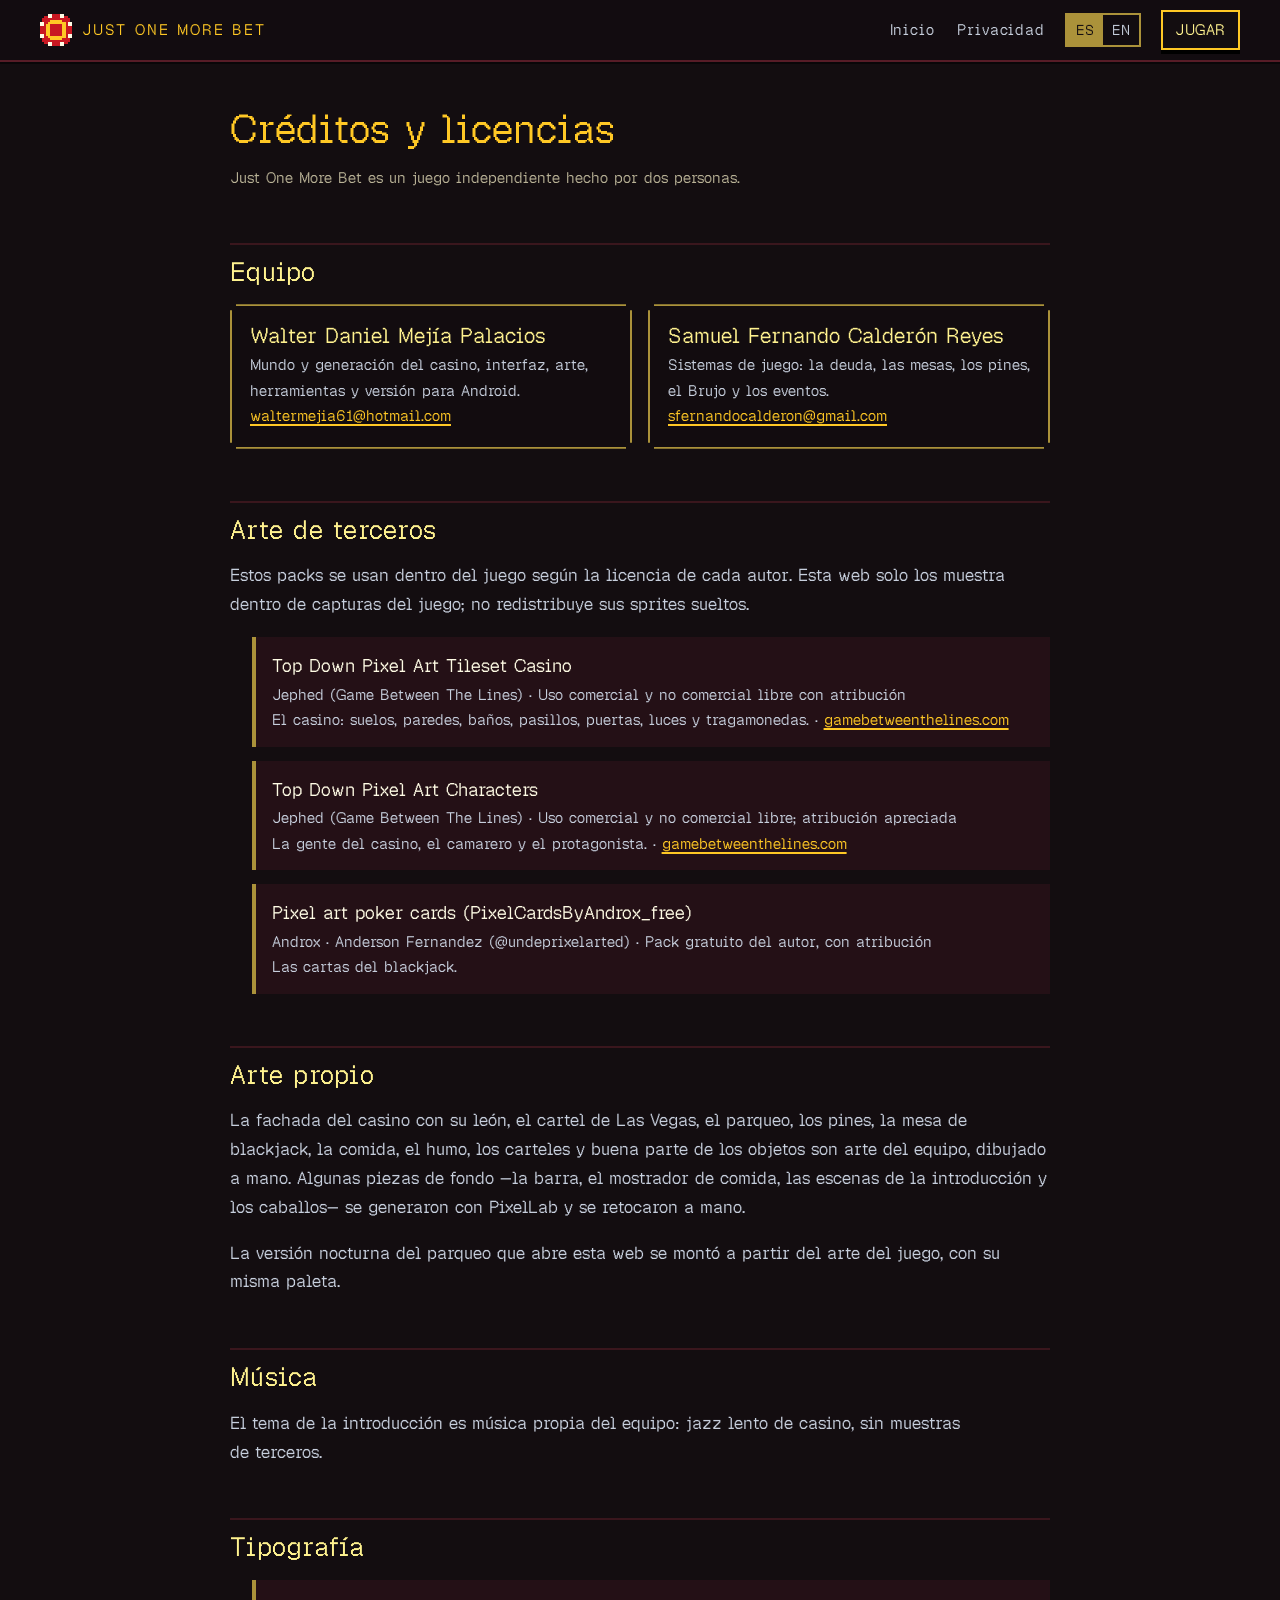
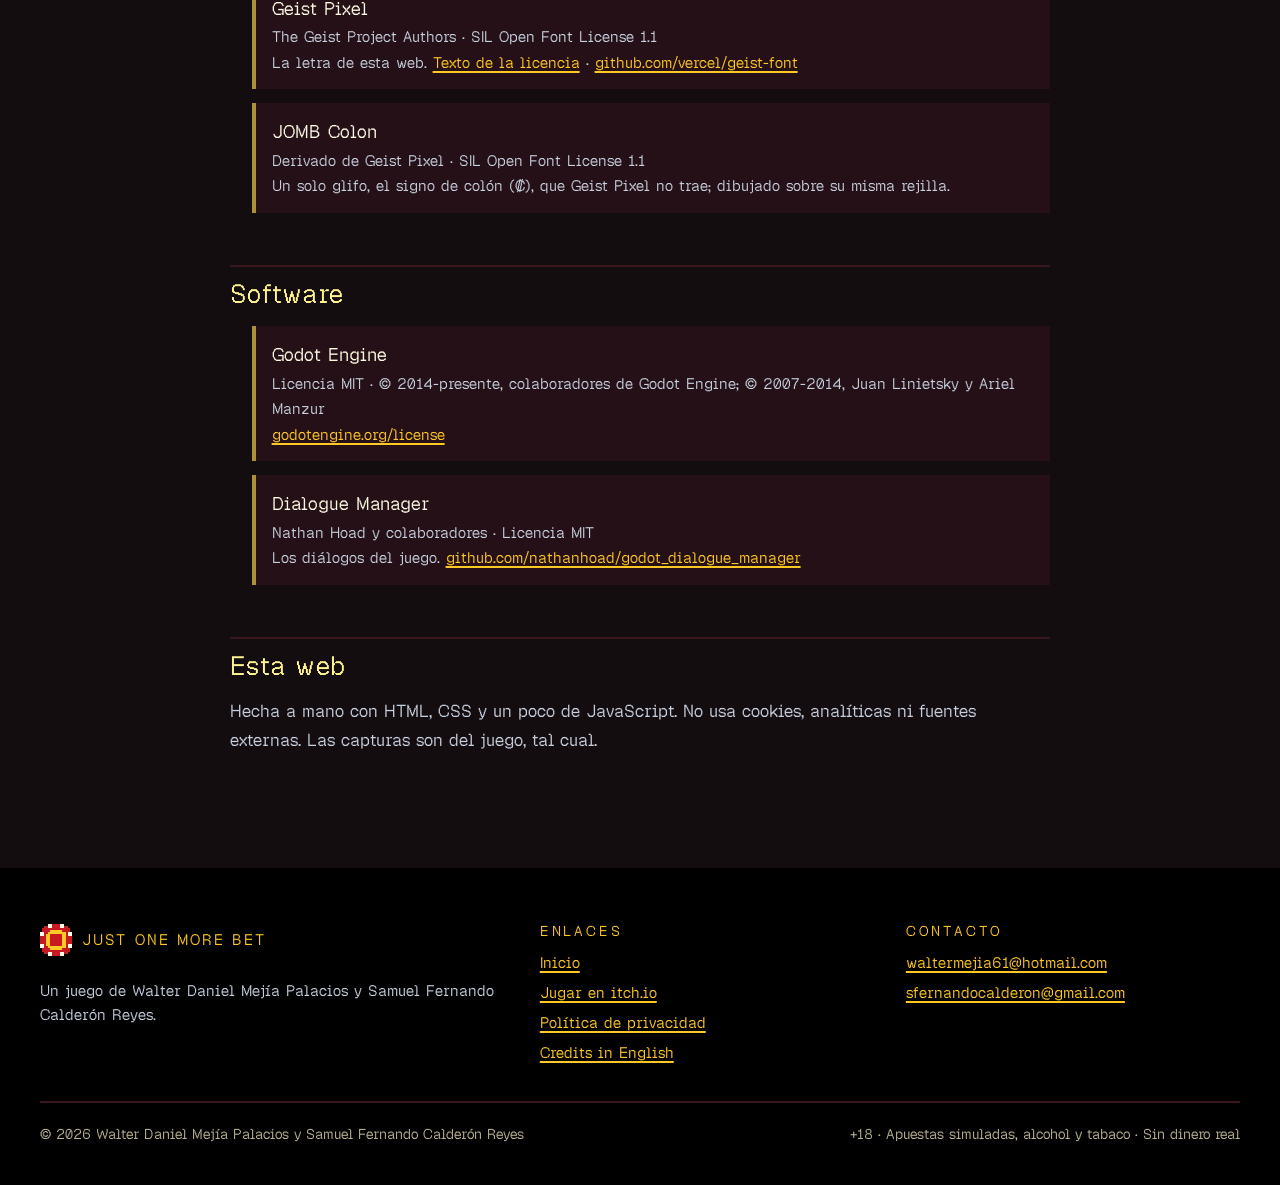
==== creditos/index.html @ 2000d8b2 "feat: web oficial de Just One More Bet Pagina estatica bilingue (ES en /, EN en /en) para el lanzami" ====
<!doctype html>
<html lang="es">
<head>
	<meta charset="utf-8">
	<meta name="viewport" content="width=device-width, initial-scale=1, viewport-fit=cover">
	<title>Créditos y licencias · Just One More Bet</title>
	<meta name="description" content="Quién hace Just One More Bet y de dónde sale cada pieza: arte propio, packs de terceros con sus autores y licencias, la tipografía Geist Pixel y Godot Engine.">
	<link rel="canonical" href="https://just-one-more-bet-web.vercel.app/creditos">
	<link rel="alternate" hreflang="es" href="https://just-one-more-bet-web.vercel.app/creditos">
	<link rel="alternate" hreflang="en" href="https://just-one-more-bet-web.vercel.app/en/credits">
	<link rel="alternate" hreflang="x-default" href="https://just-one-more-bet-web.vercel.app/creditos">
	<meta name="theme-color" content="#130d10">
	<meta name="color-scheme" content="dark">
	<meta property="og:type" content="website">
	<meta property="og:site_name" content="Just One More Bet">
	<meta property="og:locale" content="es_LA">
	<meta property="og:title" content="Créditos y licencias · Just One More Bet">
	<meta property="og:description" content="Quién hace el juego y de dónde sale cada pieza.">
	<meta property="og:url" content="https://just-one-more-bet-web.vercel.app/creditos">
	<meta property="og:image" content="https://just-one-more-bet-web.vercel.app/assets/img/og/og-es.png">
	<meta name="twitter:card" content="summary_large_image">
	<link rel="icon" href="/favicon.ico" sizes="48x48">
	<link rel="icon" href="/assets/img/icons/favicon.svg" type="image/svg+xml">
	<link rel="apple-touch-icon" href="/assets/img/icons/apple-touch-icon.png">
	<link rel="manifest" href="/site.webmanifest">
	<link rel="stylesheet" href="/assets/css/site.css">
</head>
<body>
	<a class="skip-link" href="#contenido">Saltar al contenido</a>

	<header class="topbar is-solid">
		<div class="topbar__inner">
			<a class="brand" href="/" aria-label="Just One More Bet, inicio">
				<img src="/assets/img/icons/favicon.svg" alt="" width="32" height="32" class="pixelated">
				<span class="brand__name">JUST ONE MORE BET</span>
			</a>
			<nav class="topbar__nav" aria-label="Sitio">
				<a href="/">Inicio</a>
				<a href="/privacidad">Privacidad</a>
			</nav>
			<div class="lang" role="group" aria-label="Idioma">
				<span aria-current="true" lang="es">ES</span>
				<a href="/en/credits" hreflang="en" lang="en">EN</a>
			</div>
			<a class="btn btn--small" href="#ITCH_URL">Jugar</a>
		</div>
	</header>

	<main id="contenido" class="doc">
		<article class="doc__wrap" aria-labelledby="titulo">
			<h1 id="titulo">Créditos y licencias</h1>
			<p class="doc__meta">Just One More Bet es un juego independiente hecho por dos personas.</p>

			<h2>Equipo</h2>
			<div class="people">
				<section class="person panel" aria-labelledby="p-walter">
					<h3 id="p-walter">Walter Daniel Mejía Palacios</h3>
					<p>Mundo y generación del casino, interfaz, arte, herramientas y versión para Android.</p>
					<p><a href="mailto:waltermejia61@hotmail.com">waltermejia61@hotmail.com</a></p>
				</section>
				<section class="person panel" aria-labelledby="p-samuel">
					<h3 id="p-samuel">Samuel Fernando Calderón Reyes</h3>
					<p>Sistemas de juego: la deuda, las mesas, los pines, el Brujo y los eventos.</p>
					<p><a href="mailto:sfernandocalderon@gmail.com">sfernandocalderon@gmail.com</a></p>
				</section>
			</div>

			<h2>Arte de terceros</h2>
			<p>Estos packs se usan dentro del juego según la licencia de cada autor. Esta web solo los muestra dentro de capturas del juego; no redistribuye sus sprites sueltos.</p>
			<ul class="credits-list">
				<li>
					<b>Top Down Pixel Art Tileset Casino</b>
					<span>Jephed (Game Between The Lines) · Uso comercial y no comercial libre con atribución</span>
					<span>El casino: suelos, paredes, baños, pasillos, puertas, luces y tragamonedas. · <a href="https://gamebetweenthelines.com/" rel="noopener">gamebetweenthelines.com</a></span>
				</li>
				<li>
					<b>Top Down Pixel Art Characters</b>
					<span>Jephed (Game Between The Lines) · Uso comercial y no comercial libre; atribución apreciada</span>
					<span>La gente del casino, el camarero y el protagonista. · <a href="https://gamebetweenthelines.com/" rel="noopener">gamebetweenthelines.com</a></span>
				</li>
				<li>
					<b>Pixel art poker cards (PixelCardsByAndrox_free)</b>
					<span>Androx · Anderson Fernandez (@undeprixelarted) · Pack gratuito del autor, con atribución</span>
					<span>Las cartas del blackjack.</span>
				</li>
			</ul>

			<h2>Arte propio</h2>
			<p>La fachada del casino con su león, el cartel de Las Vegas, el parqueo, los pines, la mesa de blackjack, la comida, el humo, los carteles y buena parte de los objetos son arte del equipo, dibujado a mano. Algunas piezas de fondo —la barra, el mostrador de comida, las escenas de la introducción y los caballos— se generaron con PixelLab y se retocaron a mano.</p>
			<p>La versión nocturna del parqueo que abre esta web se montó a partir del arte del juego, con su misma paleta.</p>

			<h2>Música</h2>
			<p>El tema de la introducción es música propia del equipo: jazz lento de casino, sin muestras de terceros.</p>

			<h2>Tipografía</h2>
			<ul class="credits-list">
				<li>
					<b>Geist Pixel</b>
					<span>The Geist Project Authors · SIL Open Font License 1.1</span>
					<span>La letra de esta web. <a href="/assets/fonts/OFL.txt">Texto de la licencia</a> · <a href="https://github.com/vercel/geist-font" rel="noopener">github.com/vercel/geist-font</a></span>
				</li>
				<li>
					<b>JOMB Colon</b>
					<span>Derivado de Geist Pixel · SIL Open Font License 1.1</span>
					<span>Un solo glifo, el signo de colón (₡), que Geist Pixel no trae; dibujado sobre su misma rejilla.</span>
				</li>
			</ul>

			<h2>Software</h2>
			<ul class="credits-list">
				<li>
					<b>Godot Engine</b>
					<span>Licencia MIT · © 2014-presente, colaboradores de Godot Engine; © 2007-2014, Juan Linietsky y Ariel Manzur</span>
					<span><a href="https://godotengine.org/license" rel="noopener">godotengine.org/license</a></span>
				</li>
				<li>
					<b>Dialogue Manager</b>
					<span>Nathan Hoad y colaboradores · Licencia MIT</span>
					<span>Los diálogos del juego. <a href="https://github.com/nathanhoad/godot_dialogue_manager" rel="noopener">github.com/nathanhoad/godot_dialogue_manager</a></span>
				</li>
			</ul>

			<h2>Esta web</h2>
			<p>Hecha a mano con HTML, CSS y un poco de JavaScript. No usa cookies, analíticas ni fuentes externas. Las capturas son del juego, tal cual.</p>
		</article>
	</main>

	<footer class="footer">
		<div class="wrap">
			<div class="footer__grid">
				<div>
					<a class="brand" href="/"><img src="/assets/img/icons/favicon.svg" alt="" width="32" height="32" class="pixelated"><span>JUST ONE MORE BET</span></a>
					<p style="margin-top:16px">Un juego de Walter Daniel Mejía Palacios y Samuel Fernando Calderón Reyes.</p>
				</div>
				<div>
					<h2>Enlaces</h2>
					<ul>
						<li><a href="/">Inicio</a></li>
						<li><a href="#ITCH_URL">Jugar en itch.io</a></li>
						<li><a href="/privacidad">Política de privacidad</a></li>
						<li><a href="/en/credits" hreflang="en" lang="en">Credits in English</a></li>
					</ul>
				</div>
				<div>
					<h2>Contacto</h2>
					<ul>
						<li><a href="mailto:waltermejia61@hotmail.com">waltermejia61@hotmail.com</a></li>
						<li><a href="mailto:sfernandocalderon@gmail.com">sfernandocalderon@gmail.com</a></li>
					</ul>
				</div>
			</div>
			<div class="footer__content">
				<span>© 2026 Walter Daniel Mejía Palacios y Samuel Fernando Calderón Reyes</span>
				<span>+18 · Apuestas simuladas, alcohol y tabaco · Sin dinero real</span>
			</div>
		</div>
	</footer>
</body>
</html>
---- assets/css/site.css ----
/* Just One More Bet — web oficial.
 *
 * Todos los colores salen de tools/art/master_palette.gpl del juego (el codigo cNNN al lado).
 * La tipografia es Geist Pixel; su rejilla es de 38 unidades por celda, asi que un tamano de
 * n * (1000/38) px deja cada celda en n pixeles enteros: --cell.
 */

@font-face {
	font-family: "Geist Pixel";
	src: url("/assets/fonts/geist-pixel.woff2") format("woff2");
	font-weight: 400;
	font-style: normal;
	font-display: swap;
}

/* Geist Pixel no trae el signo de colon. Esta fuente de un solo glifo lo pone. */
@font-face {
	font-family: "JOMB Colon";
	src: url("/assets/fonts/jomb-colon.woff2") format("woff2");
	unicode-range: U+20A1;
	font-display: swap;
}

:root {
	color-scheme: dark;

	--ink: #130d10;        /* c282 */
	--night: #06080d;      /* c186 */
	--navy: #05172b;       /* c078 */
	--wine-0: #24060a;     /* c224 */
	--wine-1: #3a161d;     /* c118 */
	--wine-2: #571c27;     /* c007 */
	--wine-3: #891e2b;     /* c013 */
	--red: #c81822;        /* c001 */
	--red-hi: #dd292d;     /* c011 */
	--gold: #ffc825;       /* c008 */
	--gold-deep: #ffa214;  /* c014 */
	--gold-hi: #fff28f;    /* c029 */
	--brass: #ab923a;      /* c308 */
	--cream: #fffce5;      /* c124 */
	--mist: #c7cfdd;       /* c003 */
	--sand: #b9b296;       /* c110 */
	--felt: #1e6f50;       /* c028 */
	--purple: #93388f;     /* c002 */

	--cell: calc(1000px / 38);
	--font: "Geist Pixel", "JOMB Colon", ui-monospace, "Cascadia Mono", Menlo, monospace;
	--wrap: 1200px;
	--gutter: clamp(16px, 4vw, 40px);
	--topbar-h: 60px;
	--step: 4px;
	--ease-out: cubic-bezier(.2, .8, .2, 1);
	--ease-snap: cubic-bezier(.5, 0, .2, 1.4);
}

*,
*::before,
*::after {
	box-sizing: border-box;
}

html {
	-webkit-text-size-adjust: 100%;
	text-size-adjust: 100%;
	scroll-padding-top: calc(var(--topbar-h) + 12px);
}

body {
	margin: 0;
	background: var(--ink);
	color: var(--cream);
	font-family: var(--font);
	font-size: 18px;
	line-height: 1.6;
	overflow-x: clip;
}

img,
video,
canvas {
	display: block;
	max-width: 100%;
}

a {
	color: var(--gold);
	text-underline-offset: 3px;
	text-decoration-thickness: 2px;
}

a:hover {
	color: var(--gold-hi);
}

:focus-visible {
	outline: 3px solid var(--gold-hi);
	outline-offset: 3px;
	box-shadow: 0 0 0 6px var(--ink);
}

.visually-hidden {
	position: absolute !important;
	width: 1px;
	height: 1px;
	margin: -1px;
	padding: 0;
	overflow: hidden;
	clip: rect(0 0 0 0);
	white-space: nowrap;
	border: 0;
}

.pixelated {
	image-rendering: pixelated;
	image-rendering: crisp-edges;
}

.wrap {
	width: min(100% - var(--gutter) * 2, var(--wrap));
	margin-inline: auto;
}

.skip-link {
	position: fixed;
	left: 12px;
	top: -80px;
	z-index: 100;
	padding: 10px 16px;
	background: var(--gold);
	color: var(--ink);
	font-weight: 700;
	text-decoration: none;
}

.skip-link:focus {
	top: 12px;
}

/* ---------------------------------------------------------------- Panel con esquinas en escalon */

.panel {
	--notch: 6px;
	position: relative;
	background: rgb(19 13 16 / .92);
	border: 2px solid var(--brass);
	clip-path: polygon(
		0 var(--notch), var(--notch) var(--notch), var(--notch) 0,
		calc(100% - var(--notch)) 0, calc(100% - var(--notch)) var(--notch), 100% var(--notch),
		100% calc(100% - var(--notch)), calc(100% - var(--notch)) calc(100% - var(--notch)),
		calc(100% - var(--notch)) 100%, var(--notch) 100%, var(--notch) calc(100% - var(--notch)),
		0 calc(100% - var(--notch))
	);
}

/* ---------------------------------------------------------------- Botones */

.btn {
	--b: var(--gold);
	position: relative;
	display: inline-flex;
	align-items: center;
	gap: 12px;
	min-height: 52px;
	padding: 12px 22px;
	border: 0;
	background: var(--ink);
	color: var(--gold-hi);
	font: inherit;
	font-size: 18px;
	letter-spacing: .04em;
	text-transform: uppercase;
	text-decoration: none;
	cursor: pointer;
	box-shadow:
		inset 0 0 0 2px var(--b),
		inset 0 0 0 4px var(--ink),
		inset 0 0 0 6px rgb(255 200 37 / .25),
		0 6px 0 0 #000;
	transition: transform .12s var(--ease-out), box-shadow .12s var(--ease-out), background .2s;
}

.btn:hover {
	color: var(--cream);
	background: var(--wine-1);
}

.btn:active {
	transform: translateY(4px);
	box-shadow:
		inset 0 0 0 2px var(--b),
		inset 0 0 0 4px var(--ink),
		inset 0 0 0 6px rgb(255 200 37 / .25),
		0 2px 0 0 #000;
}

.btn--play {
	padding-right: 64px;
	background: var(--red);
	color: var(--cream);
	box-shadow:
		inset 0 0 0 2px var(--gold),
		inset 0 0 0 4px var(--wine-3),
		inset 0 -6px 0 4px rgb(0 0 0 / .18),
		0 6px 0 0 #000;
}

.btn--play:hover {
	background: var(--red-hi);
}

.btn--play:active {
	box-shadow:
		inset 0 0 0 2px var(--gold),
		inset 0 0 0 4px var(--wine-3),
		0 2px 0 0 #000;
}

/* La palanca de tragamonedas del boton principal: baja al pasar y al pulsar. */
.lever {
	position: absolute;
	right: 18px;
	top: 50%;
	width: 26px;
	height: 40px;
	transform: translateY(-50%);
	pointer-events: none;
}

.lever__base {
	position: absolute;
	left: 6px;
	bottom: 0;
	width: 14px;
	height: 10px;
	background: var(--wine-1);
	box-shadow: inset 0 0 0 2px var(--gold);
}

.lever__arm {
	position: absolute;
	left: 11px;
	bottom: 6px;
	width: 4px;
	height: 28px;
	background: var(--mist);
	transform-origin: 50% 100%;
	transition: transform .18s var(--ease-snap);
}

.lever__arm::after {
	content: "";
	position: absolute;
	left: -5px;
	top: -8px;
	width: 14px;
	height: 14px;
	background: var(--gold);
	box-shadow: inset -3px -3px 0 var(--gold-deep), inset 3px 3px 0 var(--gold-hi);
	clip-path: polygon(30% 0, 70% 0, 100% 30%, 100% 70%, 70% 100%, 30% 100%, 0 70%, 0 30%);
}

.btn--play:hover .lever__arm,
.btn--play:focus-visible .lever__arm {
	transform: scaleY(-.55);
}

.btn--play.is-pulled .lever__arm {
	animation: lever-pull .5s var(--ease-snap);
}

@keyframes lever-pull {
	0% { transform: scaleY(1); }
	35% { transform: scaleY(-.8); }
	100% { transform: scaleY(1); }
}

.btn--ghost {
	background: rgb(19 13 16 / .7);
}

.btn--small {
	min-height: 40px;
	padding: 8px 14px;
	font-size: 15px;
	box-shadow: inset 0 0 0 2px var(--gold), 0 4px 0 0 #000;
}

.btn--small:active {
	box-shadow: inset 0 0 0 2px var(--gold), 0 1px 0 0 #000;
	transform: translateY(3px);
}

/* ---------------------------------------------------------------- Barra superior */

.topbar {
	position: fixed;
	inset: 0 0 auto;
	z-index: 50;
	height: var(--topbar-h);
	display: flex;
	align-items: center;
	transition: background .3s, box-shadow .3s;
}

.topbar.is-solid {
	background: rgb(19 13 16 / .94);
	box-shadow: 0 2px 0 var(--wine-2), 0 4px 0 rgb(0 0 0 / .5);
}

.topbar__inner {
	display: flex;
	align-items: center;
	gap: 20px;
	width: min(100% - var(--gutter) * 2, 1400px);
	margin-inline: auto;
}

.brand {
	display: inline-flex;
	align-items: center;
	gap: 10px;
	color: var(--gold);
	text-decoration: none;
	font-size: 15px;
	letter-spacing: .12em;
	white-space: nowrap;
}

.brand img {
	width: 32px;
	height: 32px;
}

.topbar__nav {
	display: flex;
	gap: 22px;
	margin-left: auto;
}

.topbar__nav a {
	color: var(--mist);
	font-size: 15px;
	text-decoration: none;
	letter-spacing: .06em;
}

.topbar__nav a:hover {
	color: var(--gold-hi);
}

.lang {
	display: inline-flex;
	border: 2px solid var(--brass);
	font-size: 14px;
}

.lang a,
.lang span {
	padding: 4px 9px;
	text-decoration: none;
	color: var(--mist);
}

.lang [aria-current="true"] {
	background: var(--brass);
	color: var(--ink);
}

@media (max-width: 860px) {
	.topbar__nav {
		display: none;
	}

	.lang {
		margin-left: auto;
	}

	.brand__name {
		display: none;
	}
}

/* ---------------------------------------------------------------- Hero */

.hero {
	position: relative;
	height: 250vh;
	height: 250svh;
	background: var(--night);
}

.hero__sticky {
	position: sticky;
	top: 0;
	height: 100vh;
	height: 100svh;
	overflow: hidden;
}

.hero__scene {
	position: absolute;
	inset: 0;
	background: linear-gradient(var(--night), var(--navy) 55%, var(--night));
}

/* Respaldo sin JavaScript: las tres capas apiladas, centradas en la boca del leon. */
.hero__layers {
	position: absolute;
	left: 50%;
	bottom: 0;
	width: 960px;
	height: 1088px;
	transform: translate(-50%, 38%);
}

.hero__layers img {
	position: absolute;
	top: 0;
	image-rendering: pixelated;
	max-width: none;
}

.hero__layers .l-back {
	left: 0;
}

.hero__layers .l-mid {
	left: 160px;
}

@media (min-width: 1100px) and (min-height: 700px) {
	.hero__layers {
		width: 1920px;
		height: 2176px;
		transform: translate(-50%, 46%);
	}

	.hero__layers img {
		width: calc(var(--w) * 2px);
	}

	.hero__layers .l-mid {
		left: 320px;
	}
}

.hero__canvas {
	position: absolute;
	inset: 0;
	width: 100%;
	height: 100%;
	opacity: 0;
	transition: opacity .6s;
}

.hero.is-live .hero__canvas {
	opacity: 1;
}

.hero.is-live .hero__layers {
	visibility: hidden;
}

.hero__shade {
	position: absolute;
	inset: 0 0 auto;
	height: 62%;
	background: linear-gradient(rgb(6 8 13 / .92), rgb(6 8 13 / .6) 55%, transparent);
	pointer-events: none;
}

.hero__copy {
	position: relative;
	z-index: 2;
	display: flex;
	flex-direction: column;
	align-items: center;
	padding-top: calc(var(--topbar-h) + clamp(12px, 4vh, 48px));
	text-align: center;
	will-change: transform, opacity;
}

.hero__kicker {
	margin: 0 0 10px;
	color: var(--sand);
	font-size: 15px;
	letter-spacing: .22em;
	text-transform: uppercase;
}

/* El titulo es un letrero de bombillas: Geist Pixel con elementos en circulo (ELSH 20). */
.marquee-title {
	margin: 0;
	font-size: calc(var(--cell) * 4);
	font-weight: 400;
	font-variation-settings: "ELSH" 20;
	line-height: .95;
	letter-spacing: .02em;
	color: var(--gold);
	text-shadow:
		0 0 1px var(--gold-hi),
		4px 4px 0 var(--wine-3),
		0 0 24px rgb(255 162 20 / .55);
}

.marquee-title .w {
	display: inline-block;
}

.js .marquee-title .w {
	animation: sign-on 1.6s steps(1, end) both;
	animation-delay: calc(var(--i) * .22s + .3s);
}

/* Una palabra tarda en prender, como un letrero que lleva anos sin mantenimiento. */
.js .marquee-title .w--lazy {
	animation: sign-on-lazy 2.8s steps(1, end) both;
	animation-delay: 1s;
}

@keyframes sign-on {
	0% { opacity: .12; text-shadow: none; }
	30% { opacity: 1; }
	45% { opacity: .3; }
	60%, 100% { opacity: 1; }
}

@keyframes sign-on-lazy {
	0% { opacity: .12; text-shadow: none; }
	30% { opacity: .9; }
	40% { opacity: .2; }
	62% { opacity: .2; }
	70% { opacity: 1; }
	76% { opacity: .35; }
	84%, 100% { opacity: 1; }
}

.hero__tagline {
	margin: 18px 0 0;
	font-size: calc(var(--cell) * 1.25);
	line-height: 1.1;
	color: var(--cream);
	text-shadow: 3px 3px 0 #000;
}

.hero__ctas {
	display: flex;
	flex-wrap: wrap;
	justify-content: center;
	gap: 14px 18px;
	margin-top: 26px;
}

.rating {
	display: inline-flex;
	align-items: center;
	gap: 10px;
	margin: 22px 0 0;
	padding: 6px 12px;
	background: rgb(6 8 13 / .78);
	color: var(--mist);
	font-size: 14px;
	letter-spacing: .03em;
}

.rating__age {
	padding: 1px 6px;
	background: var(--red);
	color: var(--cream);
	font-size: 14px;
}

.hero__enter {
	position: absolute;
	left: 50%;
	bottom: 22px;
	z-index: 2;
	display: flex;
	flex-direction: column;
	align-items: center;
	gap: 2px;
	transform: translateX(-50%);
	color: var(--gold-hi);
	font-size: 14px;
	letter-spacing: .3em;
	text-transform: uppercase;
	text-decoration: none;
	text-shadow: 2px 2px 0 #000;
}

.hero__enter svg {
	width: 20px;
	height: 20px;
	animation: nudge 1.4s steps(2, end) infinite;
}

@keyframes nudge {
	50% { transform: translateY(6px); }
}

.hero__curtain {
	position: absolute;
	inset: 0;
	z-index: 3;
	background: #000;
	opacity: 0;
	pointer-events: none;
}

@media (max-width: 760px) {
	.marquee-title {
		font-size: calc(var(--cell) * 2);
		line-height: 1;
	}

	.marquee-title .br {
		display: block;
		height: 0;
	}

	.hero__tagline {
		font-size: calc(var(--cell) * 1);
	}

	.hero__kicker {
		font-size: 13px;
		letter-spacing: .14em;
	}

	.rating {
		font-size: 13px;
		max-width: 340px;
		text-align: left;
	}
}

@media (min-width: 761px) and (max-width: 1150px) {
	.marquee-title {
		font-size: calc(var(--cell) * 3);
	}
}

/* ---------------------------------------------------------------- Secciones */

.section {
	position: relative;
	padding-block: clamp(72px, 12vw, 140px);
}

.section--carpet {
	background:
		linear-gradient(rgb(19 13 16 / .86), rgb(19 13 16 / .93)),
		url("/assets/img/ui/carpet.png") 0 0 / 64px 32px;
	image-rendering: pixelated;
}

.section--carpet > * {
	image-rendering: auto;
}

.section__head {
	max-width: 760px;
	margin-bottom: clamp(36px, 6vw, 64px);
}

.section__head--center {
	margin-inline: auto;
	text-align: center;
}

.kicker {
	display: flex;
	align-items: center;
	gap: 14px;
	margin: 0 0 16px;
	color: var(--gold);
	font-size: 15px;
	letter-spacing: .24em;
	text-transform: uppercase;
}

.section__head--center .kicker {
	justify-content: center;
}

h2 {
	margin: 0;
	font-size: calc(var(--cell) * 2);
	font-weight: 400;
	line-height: 1.05;
	letter-spacing: .01em;
	color: var(--cream);
	text-wrap: balance;
}

h3 {
	margin: 0 0 8px;
	font-size: 26px;
	font-weight: 400;
	line-height: 1.15;
	color: var(--gold-hi);
}

.lede {
	margin: 20px 0 0;
	color: var(--mist);
	font-size: 20px;
	text-wrap: pretty;
}

p {
	text-wrap: pretty;
}

@media (max-width: 760px) {
	h2 {
		font-size: calc(var(--cell) * 1.5);
	}

	.lede {
		font-size: 18px;
	}

	h3 {
		font-size: 23px;
	}
}

/* Mini carrete del encabezado: gira y para en el pin de la seccion. */
.reel {
	position: relative;
	flex: none;
	width: 48px;
	height: 48px;
	overflow: hidden;
	background: var(--cream);
	box-shadow: 0 0 0 2px var(--ink), 0 0 0 4px var(--brass);
}

.reel::after {
	content: "";
	position: absolute;
	inset: 0;
	background: linear-gradient(rgb(0 0 0 / .35), transparent 30%, transparent 70%, rgb(0 0 0 / .35));
	pointer-events: none;
}

.reel__strip {
	display: flex;
	flex-direction: column;
	transform: translateY(calc(var(--stop) * -48px));
}

.reel__strip i {
	flex: none;
	width: 48px;
	height: 48px;
	background: url("/assets/img/pins/pins.png") no-repeat;
	background-size: 384px 192px;
	background-position: calc(var(--x) * -48px) calc(var(--y) * -48px);
	image-rendering: pixelated;
}

.js .reel__strip {
	transform: translateY(0);
}

.js .is-in .reel__strip {
	animation: reel-spin 1.1s cubic-bezier(.3, .1, .2, 1.15) forwards;
}

@keyframes reel-spin {
	from { transform: translateY(0); filter: blur(0); }
	30% { filter: blur(1px); }
	to { transform: translateY(calc(var(--stop) * -48px)); filter: blur(0); }
}

/* Revelado al hacer scroll: la pieza baja como un simbolo que se asienta en el carrete. */
.js .reveal {
	opacity: 0;
	transform: translateY(28px);
	transition: opacity .7s var(--ease-out), transform .7s var(--ease-out);
	transition-delay: calc(var(--d, 0) * 90ms);
}

.js .reveal.is-in {
	opacity: 1;
	transform: none;
}

/* Las capturas caen como un simbolo que se asienta en el carrete: un pelin de rebote. */
.js .frame.reveal {
	transition-timing-function: cubic-bezier(.3, 1.35, .45, 1);
}

.js .frame.reveal {
	transform: translateY(-36px);
}

.js .frame.reveal.is-in {
	transform: none;
}

/* Tira de bombillas entre secciones: dos fases que se persiguen. */
.strip {
	height: 16px;
	background:
		radial-gradient(circle, var(--gold-hi) 0 2px, var(--gold-deep) 2px 3px, transparent 4px) 0 50% / 24px 16px repeat-x,
		var(--wine-0);
	box-shadow: inset 0 2px 0 var(--wine-3), inset 0 -2px 0 var(--wine-3);
}

.strip.is-in {
	animation: strip-chase 1.2s steps(2, jump-none) infinite;
}

@keyframes strip-chase {
	to { background-position: 12px 50%, 0 0; }
}

/* ---------------------------------------------------------------- Premisa */

.premise {
	padding-top: clamp(40px, 6vw, 72px);
	background: #000;
}

.story {
	display: grid;
	grid-template-columns: repeat(2, minmax(0, 1fr));
	gap: clamp(16px, 2.4vw, 28px);
}

.story__panel {
	margin: 0;
}

.frame {
	position: relative;
	overflow: hidden;
	background: #000;
	box-shadow: 0 0 0 2px var(--ink), 0 0 0 4px var(--brass), 8px 8px 0 4px rgb(0 0 0 / .6);
}

.frame img {
	width: 100%;
	height: auto;
	aspect-ratio: 16 / 9;
}

.story__panel figcaption {
	display: flex;
	gap: 12px;
	align-items: baseline;
	margin-top: 14px;
	color: var(--cream);
	font-size: 19px;
	line-height: 1.4;
}

.story__panel figcaption b {
	flex: none;
	color: var(--gold);
	font-weight: 400;
	font-size: 14px;
	letter-spacing: .1em;
}

.story__panel figcaption span + span {
	display: block;
	color: var(--sand);
}

@media (max-width: 700px) {
	.story {
		grid-template-columns: 1fr;
	}
}

.deal {
	display: grid;
	grid-template-columns: minmax(0, 1fr) minmax(0, 1.1fr);
	gap: clamp(32px, 6vw, 80px);
	align-items: center;
	margin-top: clamp(64px, 10vw, 120px);
}

@media (max-width: 860px) {
	.deal {
		grid-template-columns: 1fr;
	}
}

.deal__text p {
	margin: 18px 0 0;
	color: var(--mist);
	font-size: 19px;
}

.deal__text .punch {
	color: var(--cream);
	font-size: 22px;
}

/* El expediente del prestamo, como en la intro del juego. */
.contract {
	--notch: 8px;
	padding: clamp(20px, 3vw, 32px);
	background: #f3ead2;
	border: 0;
	color: var(--ink);
	box-shadow: 10px 10px 0 rgb(0 0 0 / .55);
	transform: rotate(-1.2deg);
}

@media (max-width: 600px) {
	.contract {
		transform: none;
		box-shadow: 6px 6px 0 rgb(0 0 0 / .55);
	}
}

.contract__head {
	display: flex;
	justify-content: space-between;
	gap: 12px;
	padding-bottom: 12px;
	border-bottom: 2px dashed var(--wine-2);
}

.contract__title {
	margin: 0;
	font-size: calc(var(--cell) * 1.25);
	line-height: 1;
	color: var(--wine-3);
}

.contract__terms {
	margin: 6px 0 0;
	font-size: 14px;
	letter-spacing: .08em;
	color: var(--wine-2);
}

.contract__stamp {
	align-self: flex-start;
	padding: 4px 8px;
	border: 3px solid var(--red);
	color: var(--red);
	font-size: 14px;
	letter-spacing: .12em;
	transform: rotate(6deg);
}

.contract dl {
	display: grid;
	grid-template-columns: auto 1fr;
	gap: 14px 18px;
	margin: 18px 0 0;
	align-items: baseline;
}

.contract dt {
	font-size: 14px;
	letter-spacing: .14em;
	color: var(--wine-2);
}

.contract dd {
	margin: 0;
	text-align: right;
	font-size: 26px;
	line-height: 1.1;
}

.contract .owed {
	color: var(--red);
}

.odometer {
	display: inline-flex;
	justify-content: flex-end;
	font-variant-numeric: tabular-nums;
}

.odometer .digit {
	display: inline-block;
	height: 1.1em;
	overflow: hidden;
	vertical-align: bottom;
}

.odometer .digit span {
	display: block;
	transition: transform var(--t, 1.6s) cubic-bezier(.3, .1, .2, 1);
}

.contract__sign {
	display: grid;
	grid-template-columns: auto 1fr;
	align-items: end;
	gap: 18px;
	margin-top: 18px;
	padding-top: 12px;
	border-top: 2px dashed var(--wine-2);
}

.contract__sign dt {
	font-size: 14px;
	letter-spacing: .14em;
	color: var(--wine-2);
}

.contract__sign svg {
	width: 100%;
	max-width: 260px;
	height: 56px;
	justify-self: end;
}

.contract__sign path {
	fill: none;
	stroke: var(--navy);
	stroke-width: 3;
	stroke-linecap: square;
	stroke-linejoin: miter;
}

.js .contract__sign path {
	stroke-dasharray: 600;
	stroke-dashoffset: 600;
}

.js .contract.is-in .contract__sign path {
	transition: stroke-dashoffset 1.6s steps(24, end) 1.8s;
	stroke-dashoffset: 0;
}

/* La escalera de plazos: 15 escalones de 1-2-5. */
.ladder {
	margin-top: 26px;
}

.ladder__bars {
	display: flex;
	align-items: flex-end;
	gap: 4px;
	height: 120px;
	padding: 0;
	margin: 0;
	list-style: none;
}

.ladder__bars li {
	flex: 1;
	height: calc(var(--h) * 1%);
	min-height: 6px;
	background:
		repeating-linear-gradient(var(--gold) 0 4px, var(--gold-deep) 4px 6px, var(--wine-3) 6px 8px);
	box-shadow: inset 2px 0 0 var(--gold-hi);
	transform-origin: bottom;
}

.js .ladder__bars li {
	transform: scaleY(0);
	transition: transform .5s steps(6, end);
	transition-delay: calc(var(--i) * 70ms + .4s);
}

.js .ladder.is-in .ladder__bars li {
	transform: none;
}

.ladder__legend {
	display: flex;
	flex-wrap: wrap;
	justify-content: space-between;
	gap: 2px 12px;
	margin-top: 8px;
	color: var(--sand);
	font-size: 14px;
}

@media (max-width: 520px) {
	.ladder__legend span:nth-child(2) {
		order: 3;
		width: 100%;
		text-align: center;
	}
}

/* ---------------------------------------------------------------- Trailer */

.trailer {
	background:
		radial-gradient(ellipse at 50% 0%, rgb(137 30 43 / .45), transparent 60%),
		var(--wine-0);
}

.screen {
	--bulb: 10px;
	position: relative;
	max-width: 1040px;
	margin-inline: auto;
	padding: 22px;
	background: var(--wine-1);
	box-shadow: inset 0 0 0 4px var(--gold-deep), inset 0 0 0 8px var(--wine-3), 12px 12px 0 rgb(0 0 0 / .5);
}

/* Bombillas del marco, dos fases que se alternan. */
.screen::before,
.screen::after {
	content: "";
	position: absolute;
	inset: 6px;
	pointer-events: none;
	--dot: radial-gradient(circle, var(--gold-hi) 0 3px, var(--gold-deep) 3px 4px, transparent 5px);
	background:
		var(--dot) 0 0 / 28px 28px repeat-x,
		var(--dot) 0 100% / 28px 28px repeat-x,
		var(--dot) 0 0 / 28px 28px repeat-y,
		var(--dot) 100% 0 / 28px 28px repeat-y;
	-webkit-mask: linear-gradient(#000 0 0) top / 100% 14px no-repeat,
		linear-gradient(#000 0 0) bottom / 100% 14px no-repeat,
		linear-gradient(#000 0 0) left / 14px 100% no-repeat,
		linear-gradient(#000 0 0) right / 14px 100% no-repeat;
	mask: linear-gradient(#000 0 0) top / 100% 14px no-repeat,
		linear-gradient(#000 0 0) bottom / 100% 14px no-repeat,
		linear-gradient(#000 0 0) left / 14px 100% no-repeat,
		linear-gradient(#000 0 0) right / 14px 100% no-repeat;
}

.screen::after {
	background-position: 14px 0, 14px 100%, 0 14px, 100% 14px;
	opacity: 0;
}

.screen.is-in::before {
	animation: bulbs-a 1s steps(1, end) infinite;
}

.screen.is-in::after {
	animation: bulbs-b 1s steps(1, end) infinite;
}

@keyframes bulbs-a {
	50% { opacity: .25; }
}

@keyframes bulbs-b {
	0% { opacity: .25; }
	50% { opacity: 1; }
}

.screen__inner {
	position: relative;
	aspect-ratio: 16 / 9;
	background: #000;
}

.screen video,
.screen__poster {
	position: absolute;
	inset: 0;
	width: 100%;
	height: 100%;
	object-fit: cover;
	background: #000;
}

.screen__play {
	position: absolute;
	inset: 0;
	display: grid;
	place-items: center;
	align-content: center;
	gap: 14px;
	width: 100%;
	padding: 0;
	border: 0;
	background: linear-gradient(rgb(0 0 0 / .1), rgb(0 0 0 / .55));
	color: var(--cream);
	font: inherit;
	font-size: 18px;
	letter-spacing: .14em;
	text-transform: uppercase;
	cursor: pointer;
}

.chip-play {
	position: relative;
	display: grid;
	place-items: center;
	width: 96px;
	height: 96px;
	border-radius: 50%;
	background:
		conic-gradient(var(--cream) 0 8%, var(--red) 8% 25%, var(--cream) 25% 33%, var(--red) 33% 50%,
			var(--cream) 50% 58%, var(--red) 58% 75%, var(--cream) 75% 83%, var(--red) 83% 100%);
	box-shadow: 0 0 0 4px var(--ink), 0 8px 0 4px #000;
	transition: transform .35s var(--ease-snap);
}

.chip-play::before {
	content: "";
	position: absolute;
	inset: 14px;
	border-radius: 50%;
	background: var(--red);
	box-shadow: inset 0 0 0 3px var(--gold), inset 0 0 0 7px var(--red);
}

.chip-play svg {
	position: relative;
	width: 30px;
	height: 30px;
	margin-left: 5px;
}

.screen__play:hover .chip-play,
.screen__play:focus-visible .chip-play {
	transform: rotate(45deg) scale(1.05);
}

.screen__play:hover .chip-play svg,
.screen__play:focus-visible .chip-play svg {
	transform: rotate(-45deg);
}

.screen__note {
	position: absolute;
	inset: auto 0 0;
	margin: 0;
	padding: 12px 16px;
	background: rgb(19 13 16 / .9);
	color: var(--gold-hi);
	font-size: 16px;
	text-align: center;
}

.screen.is-playing .screen__play,
.screen.is-playing .screen__poster {
	display: none;
}

.trailer__meta {
	margin: 26px auto 0;
	max-width: 1040px;
	color: var(--sand);
	font-size: 15px;
	text-align: center;
}

/* ---------------------------------------------------------------- Un dia en el casino */

.day {
	background: var(--ink);
}

.day__grid {
	display: grid;
	grid-template-columns: 300px minmax(0, 1fr);
	gap: clamp(32px, 5vw, 72px);
	align-items: start;
}

.hud {
	position: sticky;
	top: calc(var(--topbar-h) + 24px);
	padding: 18px 18px 20px;
	font-size: 15px;
	transition: box-shadow .3s;
}

.hud__row {
	display: flex;
	justify-content: space-between;
	align-items: baseline;
	gap: 10px;
}

.hud__label {
	color: var(--sand);
	letter-spacing: .14em;
	font-size: 13px;
	text-transform: uppercase;
}

.hud__day {
	color: var(--gold-hi);
	letter-spacing: .14em;
}

.hud__clock {
	margin: 12px 0 6px;
	font-size: calc(var(--cell) * 2);
	line-height: 1;
	color: var(--cream);
	font-variant-numeric: tabular-nums;
}

.hud__bar {
	height: 10px;
	background: var(--wine-1);
	box-shadow: inset 0 0 0 2px var(--ink);
}

.hud__bar i {
	display: block;
	height: 100%;
	width: calc(var(--left, 1) * 100%);
	background: repeating-linear-gradient(90deg, var(--gold) 0 6px, var(--gold-deep) 6px 8px);
	transition: width .25s linear;
}

.hud.is-late .hud__clock {
	color: var(--red-hi);
}

.hud.is-over .hud__clock {
	animation: clock-out 1.6s steps(1, end) infinite;
}

@keyframes clock-out {
	50% { opacity: .35; }
}

.hud__actions {
	display: flex;
	gap: 8px;
}

.hud__chip {
	width: 22px;
	height: 22px;
	border-radius: 50%;
	background: conic-gradient(var(--cream) 0 12%, var(--red) 12% 38%, var(--cream) 38% 50%, var(--red) 50% 62%, var(--cream) 62% 88%, var(--red) 88%);
	box-shadow: inset 0 0 0 5px var(--red), inset 0 0 0 6px var(--gold), 0 0 0 2px var(--ink);
	transition: transform .4s var(--ease-snap), opacity .4s, filter .4s;
}

.hud__chip.is-spent {
	opacity: .28;
	filter: grayscale(1);
	transform: translateY(4px) scale(.85);
}

.hud__sep {
	height: 2px;
	margin: 14px 0;
	background: var(--wine-2);
}

.hud__money {
	color: var(--gold-hi);
	font-size: 22px;
	font-variant-numeric: tabular-nums;
}

.hud__debt {
	color: var(--red-hi);
	font-size: 18px;
}

.hud__note {
	margin: 14px 0 0;
	color: var(--sand);
	font-size: 14px;
	line-height: 1.45;
	min-height: 3em;
}

.steps {
	display: grid;
	gap: clamp(72px, 10vw, 130px);
	margin: 0;
	padding: 0;
	list-style: none;
}

.step__time {
	display: inline-block;
	margin-bottom: 12px;
	padding: 2px 8px;
	background: var(--wine-2);
	color: var(--gold-hi);
	font-size: 14px;
	letter-spacing: .12em;
}

.step__head {
	display: flex;
	align-items: center;
	gap: 18px;
	margin-bottom: 14px;
}

.step h3 {
	margin: 0;
	font-size: calc(var(--cell) * 1.25);
	color: var(--cream);
}

.step p {
	margin: 0 0 14px;
	max-width: 62ch;
	color: var(--mist);
}

.step .frame {
	margin-top: 22px;
}

.tables {
	display: grid;
	grid-template-columns: repeat(2, minmax(0, 1fr));
	gap: 22px;
	margin: 26px 0 0;
	padding: 0;
	list-style: none;
}

.table-card figcaption {
	margin-top: 10px;
	font-size: 16px;
	color: var(--mist);
	line-height: 1.45;
}

.table-card figcaption strong {
	display: block;
	color: var(--gold-hi);
	font-weight: 400;
	font-size: 19px;
}

.table-card {
	margin: 0;
}

@media (max-width: 1000px) {
	.day__grid {
		grid-template-columns: 1fr;
	}

	.hud {
		top: calc(var(--topbar-h) + 4px);
		z-index: 5;
		display: grid;
		grid-template-columns: auto 1fr auto;
		align-items: center;
		gap: 4px 14px;
		padding: 10px 12px;
	}

	.hud > * {
		margin: 0;
	}

	.hud__clock {
		grid-row: span 2;
		font-size: calc(var(--cell) * 1.25);
	}

	.hud__bar {
		grid-column: 2;
	}

	.hud__sep,
	.hud__note,
	.hud__row--debt {
		display: none;
	}

	.hud__row--money {
		grid-column: 3;
		grid-row: 2;
		justify-content: flex-end;
	}

	.hud__row--actions {
		grid-column: 3;
		grid-row: 1;
	}

	.hud__row--actions .hud__label,
	.hud__row--money .hud__label {
		display: none;
	}

	.hud__money {
		font-size: 16px;
	}

	.hud__chip {
		width: 16px;
		height: 16px;
		box-shadow: inset 0 0 0 4px var(--red), inset 0 0 0 5px var(--gold), 0 0 0 2px var(--ink);
	}
}

@media (max-width: 600px) {
	.tables {
		grid-template-columns: 1fr;
	}
}

/* La foto de la barra se mece como la camara del modo ebrio. */
.js .is-drunk.is-in img {
	animation: sway 6s ease-in-out infinite;
	transform-origin: 50% 80%;
}

@keyframes sway {
	0%, 100% { transform: rotate(0) translate(0, 0) scale(1.04); }
	25% { transform: rotate(.9deg) translate(6px, -2px) scale(1.04); }
	55% { transform: rotate(-.7deg) translate(-5px, 2px) scale(1.05); }
	80% { transform: rotate(.4deg) translate(3px, 0) scale(1.04); }
}

/* El cobrador: la escena se va cerrando sobre la puerta. */
.collector .frame img {
	transition: transform 6s var(--ease-out), filter 6s;
	filter: brightness(.7);
}

.collector.is-in .frame img {
	transform: scale(1.12);
	filter: brightness(1);
}

.collector .frame::after {
	content: "";
	position: absolute;
	inset: 0;
	background: radial-gradient(ellipse at 50% 45%, transparent 22%, rgb(0 0 0 / .75) 72%);
	pointer-events: none;
}

.smoke {
	display: flex;
	align-items: center;
	gap: 16px;
	margin-top: 22px;
	padding: 14px 16px;
	background: rgb(58 22 29 / .5);
	border-left: 4px solid var(--brass);
}

.smoke p {
	margin: 0;
	font-size: 16px;
}

.smoke__puff {
	flex: none;
	width: 40px;
	height: 40px;
	background: url("/assets/img/ui/smoke.png") 0 0 / 200px 80px no-repeat;
	image-rendering: pixelated;
}

.js .smoke.is-in .smoke__puff {
	animation: puff 1.5s steps(5) infinite;
}

@keyframes puff {
	to { background-position: -200px 0; }
}

/* Pines en la camisa */
.pins {
	display: grid;
	grid-template-columns: repeat(8, minmax(0, 1fr));
	gap: 10px;
	margin: 22px 0 0;
	padding: 18px;
	list-style: none;
	background:
		repeating-linear-gradient(90deg, rgb(255 255 255 / .03) 0 2px, transparent 2px 10px),
		var(--wine-1);
	box-shadow: inset 0 0 0 2px var(--wine-2);
}

.pin {
	--rar: var(--mist);
	position: relative;
	display: grid;
	place-items: center;
	aspect-ratio: 1;
	padding: 0;
	border: 0;
	background: rgb(19 13 16 / .65);
	box-shadow: inset 0 0 0 2px var(--rar);
	cursor: default;
	transition: transform .25s var(--ease-snap), background .2s;
}

.pin i {
	width: 48px;
	height: 48px;
	background: url("/assets/img/pins/pins.png") no-repeat;
	background-size: 384px 192px;
	background-position: calc(var(--x) * -48px) calc(var(--y) * -48px);
	image-rendering: pixelated;
}

.pin[data-r="unusual"] { --rar: var(--gold); }
.pin[data-r="rare"] { --rar: #4c8cff; }      /* c518 */
.pin[data-r="forbidden"] { --rar: var(--red-hi); }

.pin:hover,
.pin:focus-visible {
	transform: translateY(-4px) rotate(-4deg);
	background: var(--wine-2);
}

.pins-legend {
	display: flex;
	flex-wrap: wrap;
	gap: 6px 18px;
	margin: 12px 0 0;
	padding: 0;
	list-style: none;
	font-size: 14px;
	color: var(--sand);
}

.pins-legend li::before {
	content: "";
	display: inline-block;
	width: 10px;
	height: 10px;
	margin-right: 8px;
	box-shadow: inset 0 0 0 2px var(--c);
}

@media (max-width: 760px) {
	.pins {
		grid-template-columns: repeat(4, minmax(0, 1fr));
		padding: 12px;
	}
}

.after-day {
	margin-top: clamp(56px, 8vw, 96px);
	padding: clamp(22px, 4vw, 36px);
	text-align: center;
}

.after-day p {
	margin: 0 auto;
	max-width: 58ch;
	color: var(--mist);
	font-size: 19px;
}

.after-day strong {
	color: var(--gold-hi);
	font-weight: 400;
}

/* ---------------------------------------------------------------- Plano del casino */

.casino {
	background: #120809;
}

.map {
	display: grid;
	grid-template-columns: minmax(0, 1fr) 340px;
	gap: 22px;
}

@media (max-width: 960px) {
	.map {
		grid-template-columns: 1fr;
	}
}

.map__view {
	position: relative;
	height: clamp(360px, 62vh, 640px);
	overflow: hidden;
	background: #120809;
	cursor: grab;
	touch-action: pan-y;
	box-shadow: 0 0 0 2px var(--ink), 0 0 0 4px var(--brass);
}

.map__view.is-dragging {
	cursor: grabbing;
}

.map__img {
	position: absolute;
	left: 0;
	top: 0;
	max-width: none;
	image-rendering: pixelated;
	transform-origin: 0 0;
	will-change: transform;
	user-select: none;
	-webkit-user-drag: none;
}

.map__img.is-gliding {
	transition: transform .9s var(--ease-out);
}

.map__marks {
	position: absolute;
	left: 0;
	top: 0;
	transform-origin: 0 0;
	pointer-events: none;
}

.map__mark {
	position: absolute;
	box-shadow: inset 0 0 0 3px transparent;
	transition: box-shadow .3s;
}

.map__mark.is-active {
	box-shadow: inset 0 0 0 3px var(--gold), inset 0 0 0 6px rgb(0 0 0 / .4);
}

.map__mark span {
	position: absolute;
	left: 8px;
	top: 8px;
	padding: 2px 8px;
	background: rgb(19 13 16 / .85);
	color: var(--gold-hi);
	font-size: 13px;
	letter-spacing: .1em;
	text-transform: uppercase;
	white-space: nowrap;
}

.map__tools {
	position: absolute;
	right: 10px;
	top: 10px;
	display: flex;
	gap: 6px;
}

.map__tools button {
	width: 40px;
	height: 40px;
	border: 0;
	background: var(--ink);
	color: var(--gold-hi);
	font: inherit;
	font-size: 20px;
	cursor: pointer;
	box-shadow: inset 0 0 0 2px var(--brass);
}

.map__tools button:hover {
	background: var(--wine-2);
}

.map__hint {
	position: absolute;
	left: 10px;
	bottom: 10px;
	margin: 0;
	padding: 4px 10px;
	background: rgb(19 13 16 / .85);
	color: var(--sand);
	font-size: 13px;
}

.map__side {
	display: flex;
	flex-direction: column;
	gap: 16px;
}

.rooms {
	display: flex;
	flex-wrap: wrap;
	gap: 6px;
	margin: 0;
	padding: 0;
	list-style: none;
}

.rooms button {
	padding: 6px 10px;
	border: 0;
	background: var(--ink);
	color: var(--mist);
	font: inherit;
	font-size: 14px;
	cursor: pointer;
	box-shadow: inset 0 0 0 2px var(--wine-2);
}

.rooms button:hover {
	color: var(--cream);
	box-shadow: inset 0 0 0 2px var(--brass);
}

.rooms button[aria-pressed="true"] {
	background: var(--gold);
	color: var(--ink);
	box-shadow: inset 0 0 0 2px var(--gold-hi);
}

.room-card {
	padding: 16px;
}

.room-card h3 {
	margin: 0 0 6px;
}

.room-card p {
	margin: 0;
	color: var(--mist);
	font-size: 16px;
	line-height: 1.5;
	min-height: 4.5em;
}

.room-card button {
	display: block;
	width: 100%;
	margin-top: 14px;
	padding: 0;
	border: 0;
	background: none;
	cursor: zoom-in;
}

.room-card img {
	width: 100%;
	height: auto;
	aspect-ratio: 16 / 9;
	box-shadow: 0 0 0 2px var(--ink), 0 0 0 4px var(--brass);
}

.zoomable {
	display: block;
	width: 100%;
	padding: 0;
	border: 0;
	background: none;
	cursor: zoom-in;
}

/* ---------------------------------------------------------------- Aviso */

.notice {
	padding-block: clamp(48px, 8vw, 80px);
	background: var(--wine-0);
}

.plaque {
	--notch: 10px;
	display: grid;
	grid-template-columns: auto 1fr;
	gap: clamp(18px, 3vw, 32px);
	align-items: center;
	max-width: 980px;
	margin-inline: auto;
	padding: clamp(20px, 4vw, 36px);
	border-color: var(--gold);
	border-width: 3px;
	background:
		repeating-linear-gradient(135deg, rgb(255 200 37 / .05) 0 12px, transparent 12px 24px),
		var(--ink);
}

.plaque__age {
	display: grid;
	place-items: center;
	width: clamp(84px, 14vw, 120px);
	aspect-ratio: 1;
	border-radius: 50%;
	background: var(--red);
	color: var(--cream);
	font-size: calc(var(--cell) * 1.5);
	box-shadow: inset 0 0 0 5px var(--red), inset 0 0 0 8px var(--cream), 0 0 0 4px var(--ink);
}

.plaque h2 {
	font-size: calc(var(--cell) * 1.25);
	color: var(--gold-hi);
}

.plaque p {
	margin: 12px 0 0;
	color: var(--mist);
	font-size: 17px;
}

@media (max-width: 600px) {
	.plaque {
		grid-template-columns: 1fr;
		justify-items: start;
	}

	.plaque h2 {
		font-size: calc(var(--cell) * 1);
	}
}

/* ---------------------------------------------------------------- Llamada final */

.final {
	position: relative;
	overflow: hidden;
	padding-block: clamp(96px, 16vw, 180px);
	text-align: center;
	background:
		radial-gradient(ellipse at 50% 100%, rgb(200 24 34 / .35), transparent 65%),
		var(--ink);
}

.final .wrap {
	position: relative;
	z-index: 1;
}

.final h2 {
	font-size: calc(var(--cell) * 2.5);
	font-variation-settings: "ELSH" 20;
	color: var(--gold);
	text-shadow: 4px 4px 0 var(--wine-3), 0 0 22px rgb(255 162 20 / .45);
}

.final p {
	margin: 18px auto 34px;
	max-width: 46ch;
	color: var(--mist);
	font-size: 19px;
}

.final .platforms {
	margin-top: 22px;
	color: var(--sand);
	font-size: 15px;
	letter-spacing: .1em;
}

@media (max-width: 760px) {
	.final .wrap {
	position: relative;
	z-index: 1;
}

.final h2 {
		font-size: calc(var(--cell) * 1.5);
	}
}

.coins {
	position: absolute;
	inset: 0;
	overflow: hidden;
	pointer-events: none;
}

.coin {
	position: absolute;
	top: -60px;
	left: var(--x);
	width: 39px;
	height: 39px;
	background: url("/assets/img/ui/coin.png") 0 0 / 156px 39px no-repeat;
	image-rendering: pixelated;
	animation:
		coin-fall var(--t) linear var(--d) forwards,
		coin-spin .48s steps(4) infinite;
}

@keyframes coin-fall {
	to { transform: translate(var(--dx), calc(100vh + 120px)) rotate(var(--r)); }
}

@keyframes coin-spin {
	to { background-position: -156px 0; }
}

/* ---------------------------------------------------------------- Pie */

.footer {
	padding-block: 56px 40px;
	background: #000;
	color: var(--mist);
	font-size: 15px;
}

.footer__grid {
	display: grid;
	grid-template-columns: 1.4fr 1fr 1fr;
	gap: 32px;
}

@media (max-width: 800px) {
	.footer__grid {
		grid-template-columns: 1fr;
	}
}

.footer h2 {
	margin: 0 0 12px;
	font-size: 14px;
	letter-spacing: .2em;
	text-transform: uppercase;
	color: var(--gold);
}

.footer ul {
	margin: 0;
	padding: 0;
	list-style: none;
}

.footer li + li {
	margin-top: 6px;
}

.footer p {
	margin: 0 0 10px;
}

.footer__content {
	margin-top: 36px;
	padding-top: 20px;
	border-top: 2px solid var(--wine-1);
	display: flex;
	flex-wrap: wrap;
	justify-content: space-between;
	gap: 12px;
	color: var(--sand);
	font-size: 14px;
}

/* ---------------------------------------------------------------- Visor de imagen */

.viewer {
	width: min(100vw - 24px, 1300px);
	max-width: none;
	max-height: calc(100vh - 24px);
	padding: 0;
	border: 0;
	background: transparent;
	color: var(--cream);
}

.viewer::backdrop {
	background: rgb(6 8 13 / .92);
}

.viewer[open] {
	display: flex;
	flex-direction: column;
	align-items: center;
	gap: 12px;
}

.viewer img {
	width: auto;
	max-width: 100%;
	max-height: calc(100vh - 120px);
	image-rendering: pixelated;
	box-shadow: 0 0 0 2px var(--ink), 0 0 0 4px var(--brass);
}

.viewer p {
	margin: 0;
	color: var(--mist);
	font-size: 16px;
	text-align: center;
}

.viewer__close {
	align-self: flex-end;
}

/* ---------------------------------------------------------------- Paginas de texto */

.doc {
	padding-top: calc(var(--topbar-h) + 48px);
	padding-bottom: 96px;
	background: var(--ink);
}

.doc__wrap {
	width: min(100% - var(--gutter) * 2, 820px);
	margin-inline: auto;
}

.doc h1 {
	margin: 0;
	font-size: calc(var(--cell) * 1.5);
	font-weight: 400;
	line-height: 1.1;
	color: var(--gold);
}

.doc .doc__meta {
	margin: 14px 0 0;
	color: var(--sand);
	font-size: 15px;
}

.doc h2 {
	margin: 52px 0 14px;
	padding-top: 14px;
	border-top: 2px solid var(--wine-1);
	font-size: 26px;
	color: var(--gold-hi);
}

.doc h3 {
	margin: 32px 0 10px;
	font-size: 21px;
	color: var(--cream);
}

.doc p,
.doc li {
	color: var(--mist);
	font-size: 17px;
	line-height: 1.7;
}

.doc strong {
	color: var(--cream);
	font-weight: 400;
	background: linear-gradient(transparent 62%, rgb(171 146 58 / .35) 62%);
}

.doc ul {
	padding-left: 1.2em;
}

.doc li::marker {
	color: var(--gold);
}

.doc code {
	padding: 1px 5px;
	background: var(--wine-1);
	color: var(--gold-hi);
	font-family: inherit;
	font-size: .92em;
}

.doc a {
	overflow-wrap: anywhere;
}

.toc {
	margin: 32px 0 0;
	padding: 18px 20px;
}

.toc h2 {
	margin: 0 0 8px;
	padding: 0;
	border: 0;
	font-size: 15px;
	letter-spacing: .2em;
	text-transform: uppercase;
	color: var(--gold);
}

.toc ol {
	margin: 0;
	padding-left: 1.4em;
	columns: 2 260px;
	column-gap: 28px;
}

.toc li {
	font-size: 15px;
}

.callout {
	margin: 28px 0 0;
	padding: 16px 18px;
	border-left: 4px solid var(--gold);
	background: rgb(58 22 29 / .6);
}

.callout p {
	margin: 0;
}

.callout p + p {
	margin-top: 8px;
}

.table-wrap {
	margin: 18px 0;
	overflow-x: auto;
}

.doc table {
	width: 100%;
	border-collapse: collapse;
	font-size: 15px;
}

.doc th,
.doc td {
	padding: 10px 12px;
	text-align: left;
	vertical-align: top;
	border-bottom: 2px solid var(--wine-1);
	line-height: 1.5;
}

.doc th {
	color: var(--gold);
	font-weight: 400;
	letter-spacing: .08em;
	background: var(--wine-0);
}

.doc td:first-child {
	color: var(--cream);
	width: 32%;
}

.doc td {
	color: var(--mist);
}

@media (max-width: 640px) {
	.doc table,
	.doc tbody,
	.doc tr,
	.doc td {
		display: block;
		width: 100%;
	}

	.doc thead {
		position: absolute;
		width: 1px;
		height: 1px;
		overflow: hidden;
		clip: rect(0 0 0 0);
	}

	.doc tr {
		padding: 10px 0;
		border-bottom: 2px solid var(--wine-1);
	}

	.doc td {
		padding: 2px 0;
		border: 0;
	}

	.doc td:first-child {
		width: 100%;
		color: var(--gold-hi);
	}
}

.credits-list {
	display: grid;
	gap: 14px;
	margin: 18px 0 0;
	padding: 0;
	list-style: none;
}

.credits-list li {
	padding: 14px 16px;
	background: rgb(58 22 29 / .45);
	border-left: 4px solid var(--brass);
}

.credits-list b {
	display: block;
	color: var(--cream);
	font-weight: 400;
	font-size: 18px;
}

.credits-list span {
	display: block;
	font-size: 15px;
}

.people {
	display: grid;
	grid-template-columns: repeat(auto-fit, minmax(240px, 1fr));
	gap: 16px;
	margin-top: 18px;
}

.person {
	padding: 18px;
}

.person h3 {
	margin: 0 0 4px;
	color: var(--gold-hi);
}

.person p {
	margin: 0;
	font-size: 15px;
}

/* ---------------------------------------------------------------- 404 */

.lost {
	display: grid;
	place-items: center;
	min-height: 100vh;
	padding: 24px;
	text-align: center;
	background: radial-gradient(ellipse at 50% 30%, var(--wine-1), var(--ink) 70%);
}

.lost h1 {
	margin: 0;
	font-size: calc(var(--cell) * 3);
	font-weight: 400;
	font-variation-settings: "ELSH" 20;
	color: var(--red-hi);
}

.lost p {
	color: var(--mist);
}

/* ---------------------------------------------------------------- Movimiento reducido */

@media (prefers-reduced-motion: reduce) {
	*,
	*::before,
	*::after {
		animation-duration: .001ms !important;
		animation-iteration-count: 1 !important;
		transition-duration: .001ms !important;
		transition-delay: 0s !important;
		scroll-behavior: auto !important;
	}

	.hero {
		height: 100vh;
		height: 100svh;
	}

	.js .reveal {
		opacity: 1;
		transform: none;
	}

	.coins,
	.hero__enter svg {
		display: none;
	}
}
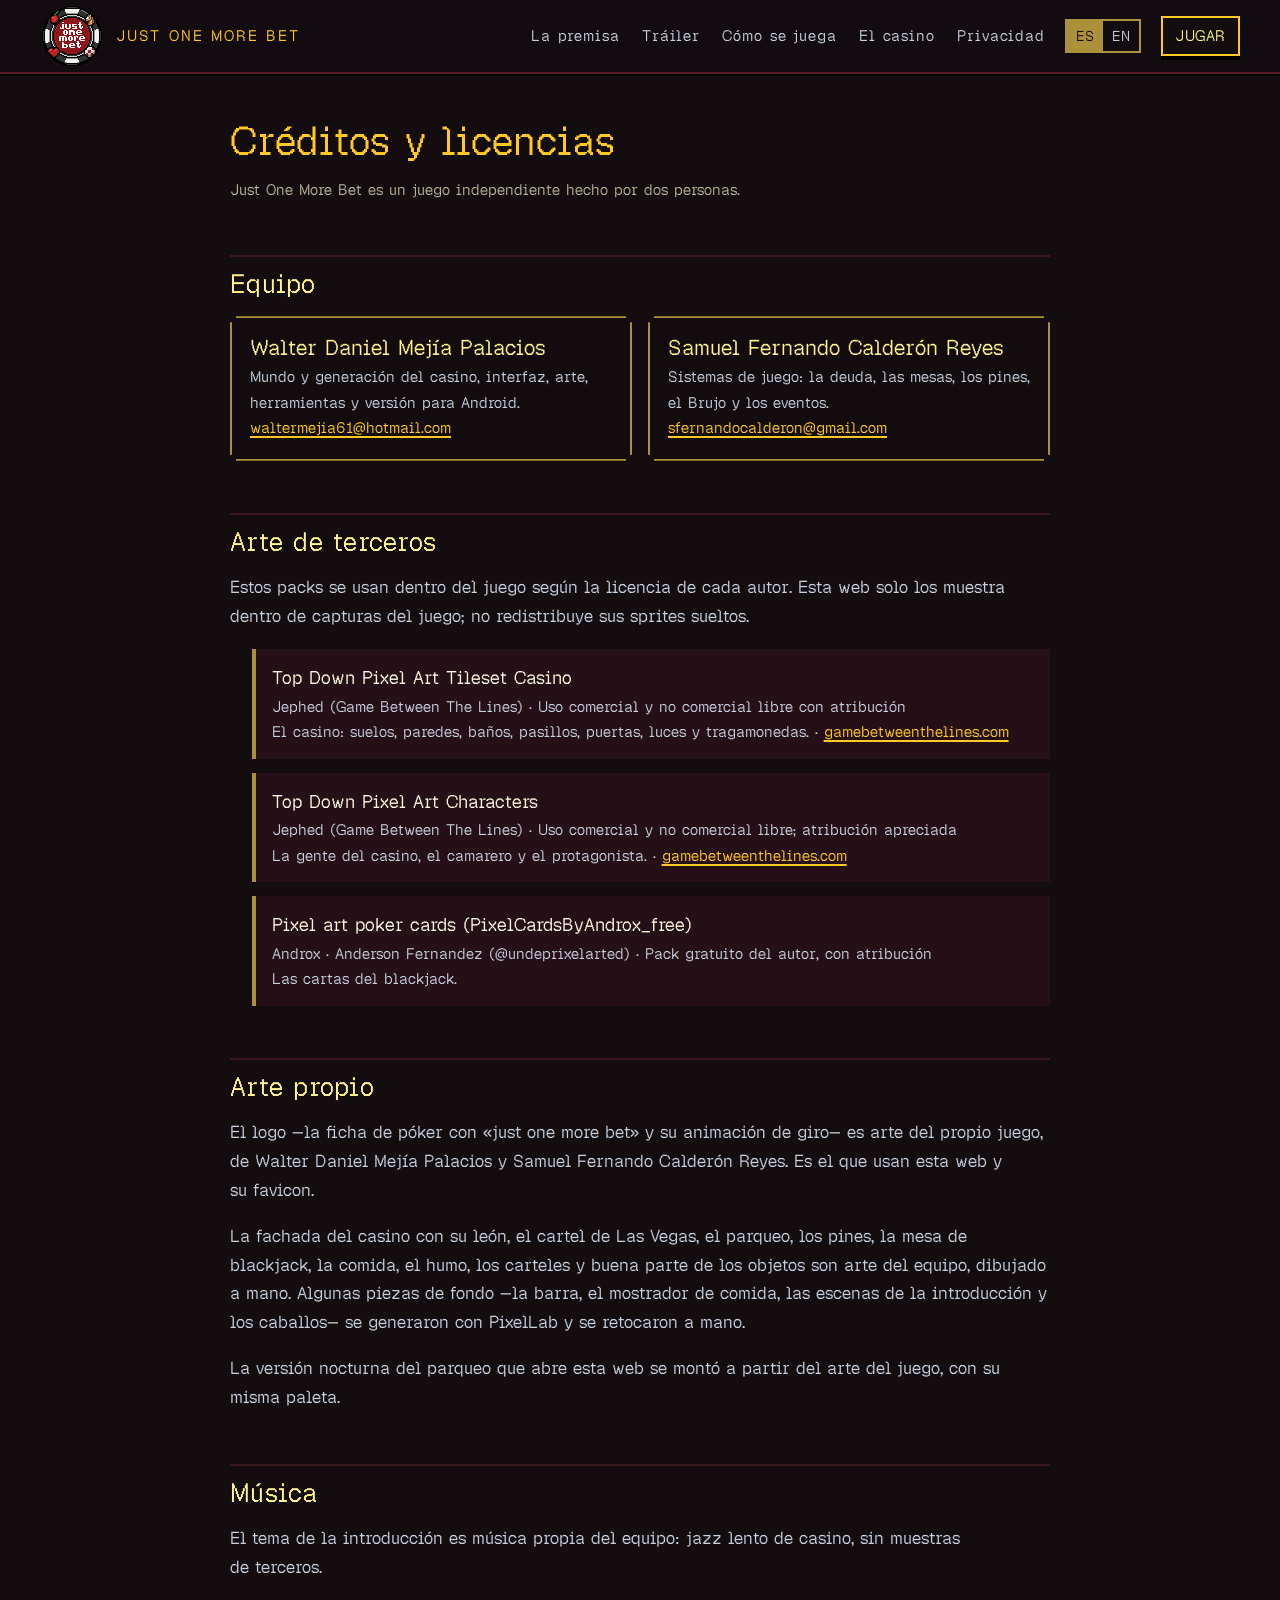
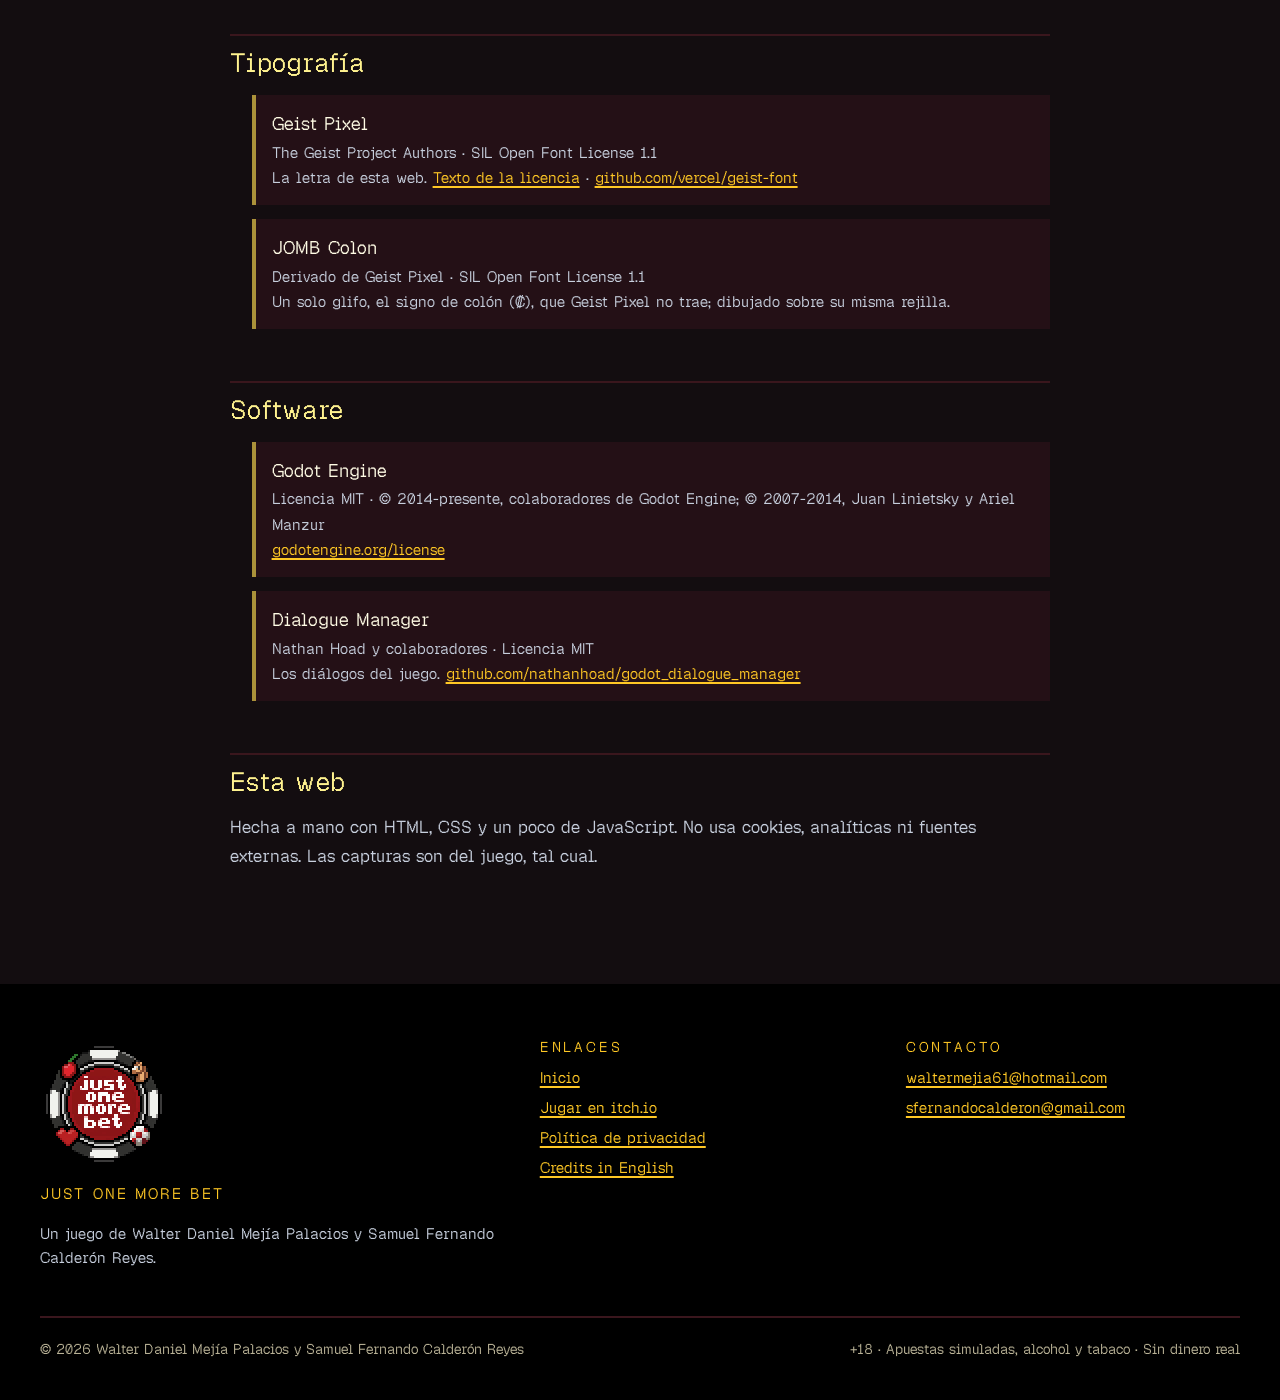
==== commit 0abfb9d2: "feat: logo propio, Privacidad en el menu y menu compacto - Logo del juego (la ficha de poker de asse" ====
--- a/creditos/index.html
+++ b/creditos/index.html
@@ -20,10 +20,12 @@
 	<meta property="og:image" content="https://just-one-more-bet-web.vercel.app/assets/img/og/og-es.png">
 	<meta name="twitter:card" content="summary_large_image">
 	<link rel="icon" href="/favicon.ico" sizes="48x48">
-	<link rel="icon" href="/assets/img/icons/favicon.svg" type="image/svg+xml">
+	<link rel="icon" href="/assets/img/icons/favicon-64.png" type="image/png" sizes="64x64">
+	<link rel="icon" href="/assets/img/icons/favicon-32.png" type="image/png" sizes="32x32">
 	<link rel="apple-touch-icon" href="/assets/img/icons/apple-touch-icon.png">
 	<link rel="manifest" href="/site.webmanifest">
 	<link rel="stylesheet" href="/assets/css/site.css">
+	<script src="/assets/js/menu.js" defer></script>
 </head>
 <body>
 	<a class="skip-link" href="#contenido">Saltar al contenido</a>
@@ -31,18 +33,22 @@
 	<header class="topbar is-solid">
 		<div class="topbar__inner">
 			<a class="brand" href="/" aria-label="Just One More Bet, inicio">
-				<img src="/assets/img/icons/favicon.svg" alt="" width="32" height="32" class="pixelated">
+				<img class="brand__logo" src="/assets/img/logo/logo-spin.png" alt="" width="64" height="64">
 				<span class="brand__name">JUST ONE MORE BET</span>
 			</a>
-			<nav class="topbar__nav" aria-label="Sitio">
-				<a href="/">Inicio</a>
+			<nav class="topbar__nav" id="menu" popover aria-label="Secciones">
+				<a href="/#premisa">La premisa</a>
+				<a href="/#trailer">Tráiler</a>
+				<a href="/#como-se-juega">Cómo se juega</a>
+				<a href="/#casino">El casino</a>
 				<a href="/privacidad">Privacidad</a>
 			</nav>
 			<div class="lang" role="group" aria-label="Idioma">
 				<span aria-current="true" lang="es">ES</span>
 				<a href="/en/credits" hreflang="en" lang="en">EN</a>
 			</div>
-			<a class="btn btn--small" href="#ITCH_URL">Jugar</a>
+			<a class="btn btn--small topbar__play" href="#ITCH_URL">Jugar</a>
+			<button class="menu-toggle" type="button" popovertarget="menu" aria-label="Menú"><span aria-hidden="true"></span></button>
 		</div>
 	</header>
 
@@ -86,6 +92,7 @@
 			</ul>
 
 			<h2>Arte propio</h2>
+			<p>El logo —la ficha de póker con «just one more bet» y su animación de giro— es arte del propio juego, de Walter Daniel Mejía Palacios y Samuel Fernando Calderón Reyes. Es el que usan esta web y su favicon.</p>
 			<p>La fachada del casino con su león, el cartel de Las Vegas, el parqueo, los pines, la mesa de blackjack, la comida, el humo, los carteles y buena parte de los objetos son arte del equipo, dibujado a mano. Algunas piezas de fondo —la barra, el mostrador de comida, las escenas de la introducción y los caballos— se generaron con PixelLab y se retocaron a mano.</p>
 			<p>La versión nocturna del parqueo que abre esta web se montó a partir del arte del juego, con su misma paleta.</p>
 
@@ -129,7 +136,7 @@
 		<div class="wrap">
 			<div class="footer__grid">
 				<div>
-					<a class="brand" href="/"><img src="/assets/img/icons/favicon.svg" alt="" width="32" height="32" class="pixelated"><span>JUST ONE MORE BET</span></a>
+					<a class="brand brand--footer" href="/"><img class="pixelated" src="/assets/img/logo/logo-64.png" alt="" width="128" height="128"><span>JUST ONE MORE BET</span></a>
 					<p style="margin-top:16px">Un juego de Walter Daniel Mejía Palacios y Samuel Fernando Calderón Reyes.</p>
 				</div>
 				<div>
--- a/assets/css/site.css
+++ b/assets/css/site.css
@@ -8,6 +8,15 @@
 @font-face {
 	font-family: "Geist Pixel";
 	src: url("/assets/fonts/geist-pixel.woff2") format("woff2");
+	font-weight: 400;
+	font-style: normal;
+	font-display: swap;
+}
+
+/* La misma letra con cada pixel en circulo: las bombillas de los titulos de marquesina. */
+@font-face {
+	font-family: "Geist Pixel Bulbs";
+	src: url("/assets/fonts/geist-pixel-bulbs.woff2") format("woff2");
 	font-weight: 400;
 	font-style: normal;
 	font-display: swap;
@@ -45,9 +54,10 @@
 
 	--cell: calc(1000px / 38);
 	--font: "Geist Pixel", "JOMB Colon", ui-monospace, "Cascadia Mono", Menlo, monospace;
+	--font-bulbs: "Geist Pixel Bulbs", "Geist Pixel", "JOMB Colon", ui-monospace, monospace;
 	--wrap: 1200px;
 	--gutter: clamp(16px, 4vw, 40px);
-	--topbar-h: 60px;
+	--topbar-h: 72px;
 	--step: 4px;
 	--ease-out: cubic-bezier(.2, .8, .2, 1);
 	--ease-snap: cubic-bezier(.5, 0, .2, 1.4);
@@ -292,6 +302,9 @@
 
 /* ---------------------------------------------------------------- Barra superior */
 
+/* La barra mide lo que el logo del juego a x1 (64 px) mas 4 px por lado: a x0.5 la letra de la
+ * ficha no se lee con ningun filtro, asi que la barra crece en vez de encoger el logo. */
+
 .topbar {
 	position: fixed;
 	inset: 0 0 auto;
@@ -318,7 +331,8 @@
 .brand {
 	display: inline-flex;
 	align-items: center;
-	gap: 10px;
+	gap: 12px;
+	flex: none;
 	color: var(--gold);
 	text-decoration: none;
 	font-size: 15px;
@@ -326,15 +340,52 @@
 	white-space: nowrap;
 }
 
-.brand img {
-	width: 32px;
-	height: 32px;
-}
-
+/* La ficha: una tira de 8 cuadros vista por una ventana de 64x64. Gira una vez al cargar y otra
+ * cada vez que se pasa por encima o se enfoca. */
+.brand__logo {
+	flex: none;
+	width: 64px;
+	height: 64px;
+	max-width: none;
+	object-fit: none;
+	object-position: 0 0;
+	image-rendering: pixelated;
+	image-rendering: crisp-edges;
+	/* Sin fill-mode: al acabar vuelve al cuadro 0, el logo quieto (el final de la tira, -512 px,
+	 * ya cae fuera de ella). */
+	animation: chip-spin-load .8s steps(8) 1.6s 1;
+}
+
+.brand:hover .brand__logo,
+.brand:focus-visible .brand__logo {
+	animation: chip-spin .8s steps(8) 1;
+}
+
+@keyframes chip-spin-load {
+	from { object-position: 0 0; }
+	to { object-position: -512px 0; }
+}
+
+@keyframes chip-spin {
+	from { object-position: 0 0; }
+	to { object-position: -512px 0; }
+}
+
+/* El menu es un popover nativo: en pantalla ancha se muestra en linea y el atributo no hace nada;
+ * en estrecha lo abre la hamburguesa, sin JavaScript, y se cierra al tocar fuera o con Esc. */
 .topbar__nav {
 	display: flex;
 	gap: 22px;
-	margin-left: auto;
+	position: static;
+	inset: auto;
+	width: auto;
+	height: auto;
+	margin: 0 0 0 auto;
+	padding: 0;
+	overflow: visible;
+	border: 0;
+	background: none;
+	color: inherit;
 }
 
 .topbar__nav a {
@@ -342,14 +393,23 @@
 	font-size: 15px;
 	text-decoration: none;
 	letter-spacing: .06em;
-}
-
-.topbar__nav a:hover {
+	white-space: nowrap;
+}
+
+.topbar__nav a:hover,
+.topbar__nav a[aria-current="page"] {
 	color: var(--gold-hi);
+}
+
+.topbar__nav a[aria-current="page"] {
+	text-decoration: underline;
+	text-decoration-thickness: 2px;
+	text-underline-offset: 6px;
 }
 
 .lang {
 	display: inline-flex;
+	flex: none;
 	border: 2px solid var(--brass);
 	font-size: 14px;
 }
@@ -366,17 +426,93 @@
 	color: var(--ink);
 }
 
-@media (max-width: 860px) {
-	.topbar__nav {
+.topbar__play {
+	flex: none;
+	white-space: nowrap;
+}
+
+.menu-toggle {
+	display: none;
+	flex: none;
+	place-items: center;
+	width: 44px;
+	height: 40px;
+	padding: 0;
+	border: 0;
+	background: var(--ink);
+	color: var(--gold-hi);
+	cursor: pointer;
+	box-shadow: inset 0 0 0 2px var(--gold), 0 4px 0 0 #000;
+}
+
+/* Tres barras de pixel: la de en medio es el elemento, las otras dos sus sombras. */
+.menu-toggle span {
+	width: 20px;
+	height: 4px;
+	background: currentColor;
+	box-shadow: 0 -7px 0 currentColor, 0 7px 0 currentColor;
+}
+
+.menu-toggle:hover {
+	background: var(--wine-2);
+}
+
+/* Sin el nombre al lado: la ficha ya lo lleva escrito. */
+@media (max-width: 1179px) {
+	.brand__name {
 		display: none;
+	}
+}
+
+/* Por debajo de esto el menu no cabe en linea en ES ni en EN: pasa a la hamburguesa. */
+@media (max-width: 1023px) {
+	.menu-toggle {
+		display: grid;
 	}
 
 	.lang {
 		margin-left: auto;
 	}
 
-	.brand__name {
+	.topbar__nav:not(:popover-open) {
 		display: none;
+	}
+
+	.topbar__nav:popover-open {
+		position: fixed;
+		inset: var(--topbar-h) 0 auto auto;
+		display: flex;
+		flex-direction: column;
+		gap: 0;
+		width: min(100vw, 340px);
+		margin: 0;
+		padding: 10px 0 14px;
+		background: rgb(19 13 16 / .98);
+		box-shadow: inset 0 2px 0 var(--wine-2), inset 2px 0 0 var(--wine-2), 0 4px 0 rgb(0 0 0 / .5);
+	}
+
+	.topbar__nav:popover-open::backdrop {
+		background: rgb(6 8 13 / .55);
+	}
+
+	.topbar__nav:popover-open a {
+		padding: 12px var(--gutter);
+		font-size: 18px;
+	}
+
+	.topbar__nav:popover-open a:hover,
+	.topbar__nav:popover-open a:focus-visible {
+		background: var(--wine-1);
+	}
+}
+
+@media (max-width: 420px) {
+	.topbar__inner {
+		gap: 12px;
+	}
+
+	.topbar__play {
+		padding-inline: 10px;
 	}
 }
 
@@ -488,12 +624,12 @@
 	text-transform: uppercase;
 }
 
-/* El titulo es un letrero de bombillas: Geist Pixel con elementos en circulo (ELSH 20). */
+/* El titulo es un letrero de bombillas: Geist Pixel con cada pixel en circulo (ELSH 20). */
 .marquee-title {
 	margin: 0;
 	font-size: calc(var(--cell) * 4);
 	font-weight: 400;
-	font-variation-settings: "ELSH" 20;
+	font-family: var(--font-bulbs);
 	line-height: .95;
 	letter-spacing: .02em;
 	color: var(--gold);
@@ -640,6 +776,30 @@
 	}
 }
 
+/* Portatiles con poca altura: el texto se compacta para que el leon asome antes del scroll. */
+@media (min-width: 761px) and (max-height: 760px) {
+	.marquee-title {
+		font-size: calc(var(--cell) * 3);
+	}
+
+	.hero__kicker {
+		margin-bottom: 4px;
+	}
+
+	.hero__tagline {
+		margin-top: 10px;
+		font-size: calc(var(--cell) * 1);
+	}
+
+	.hero__ctas {
+		margin-top: 16px;
+	}
+
+	.rating {
+		margin-top: 14px;
+	}
+}
+
 /* ---------------------------------------------------------------- Secciones */
 
 .section {
@@ -835,6 +995,13 @@
 	margin: 0;
 }
 
+/* El marco y la sombra son box-shadow: no ocupan sitio en la maquetacion. Sobresalen 4 px por
+ * los lados y 16 px por abajo, asi que lo que vaya pegado a un .frame necesita al menos ese aire
+ * (--frame-clear). Sin el, el texto de debajo quedaba montado sobre el marco. */
+:root {
+	--frame-clear: 22px;
+}
+
 .frame {
 	position: relative;
 	overflow: hidden;
@@ -852,7 +1019,7 @@
 	display: flex;
 	gap: 12px;
 	align-items: baseline;
-	margin-top: 14px;
+	margin-top: var(--frame-clear);
 	color: var(--cream);
 	font-size: 19px;
 	line-height: 1.4;
@@ -1242,15 +1409,6 @@
 .screen.is-playing .screen__poster {
 	display: none;
 }
-
-.trailer__meta {
-	margin: 26px auto 0;
-	max-width: 1040px;
-	color: var(--sand);
-	font-size: 15px;
-	text-align: center;
-}
-
 /* ---------------------------------------------------------------- Un dia en el casino */
 
 .day {
@@ -1358,7 +1516,7 @@
 }
 
 .hud__debt {
-	color: var(--red-hi);
+	color: #f97077; /* c048: el rojo claro pasa AA sobre el panel */
 	font-size: 18px;
 }
 
@@ -1409,6 +1567,7 @@
 
 .step .frame {
 	margin-top: 22px;
+	margin-bottom: calc(var(--frame-clear) + 8px);
 }
 
 .tables {
@@ -1421,7 +1580,7 @@
 }
 
 .table-card figcaption {
-	margin-top: 10px;
+	margin-top: var(--frame-clear);
 	font-size: 16px;
 	color: var(--mist);
 	line-height: 1.45;
@@ -1929,7 +2088,7 @@
 
 .final h2 {
 	font-size: calc(var(--cell) * 2.5);
-	font-variation-settings: "ELSH" 20;
+	font-family: var(--font-bulbs);
 	color: var(--gold);
 	text-shadow: 4px 4px 0 var(--wine-3), 0 0 22px rgb(255 162 20 / .45);
 }
@@ -2008,6 +2167,17 @@
 	}
 }
 
+.brand--footer {
+	flex-direction: column;
+	align-items: flex-start;
+	gap: 14px;
+}
+
+.brand--footer img {
+	width: 128px;
+	height: 128px;
+}
+
 .footer h2 {
 	margin: 0 0 12px;
 	font-size: 14px;
@@ -2330,7 +2500,7 @@
 	margin: 0;
 	font-size: calc(var(--cell) * 3);
 	font-weight: 400;
-	font-variation-settings: "ELSH" 20;
+	font-family: var(--font-bulbs);
 	color: var(--red-hi);
 }
 
@@ -2365,4 +2535,10 @@
 	.hero__enter svg {
 		display: none;
 	}
-}
+
+	.brand__logo,
+	.brand:hover .brand__logo,
+	.brand:focus-visible .brand__logo {
+		animation: none;
+	}
+}
